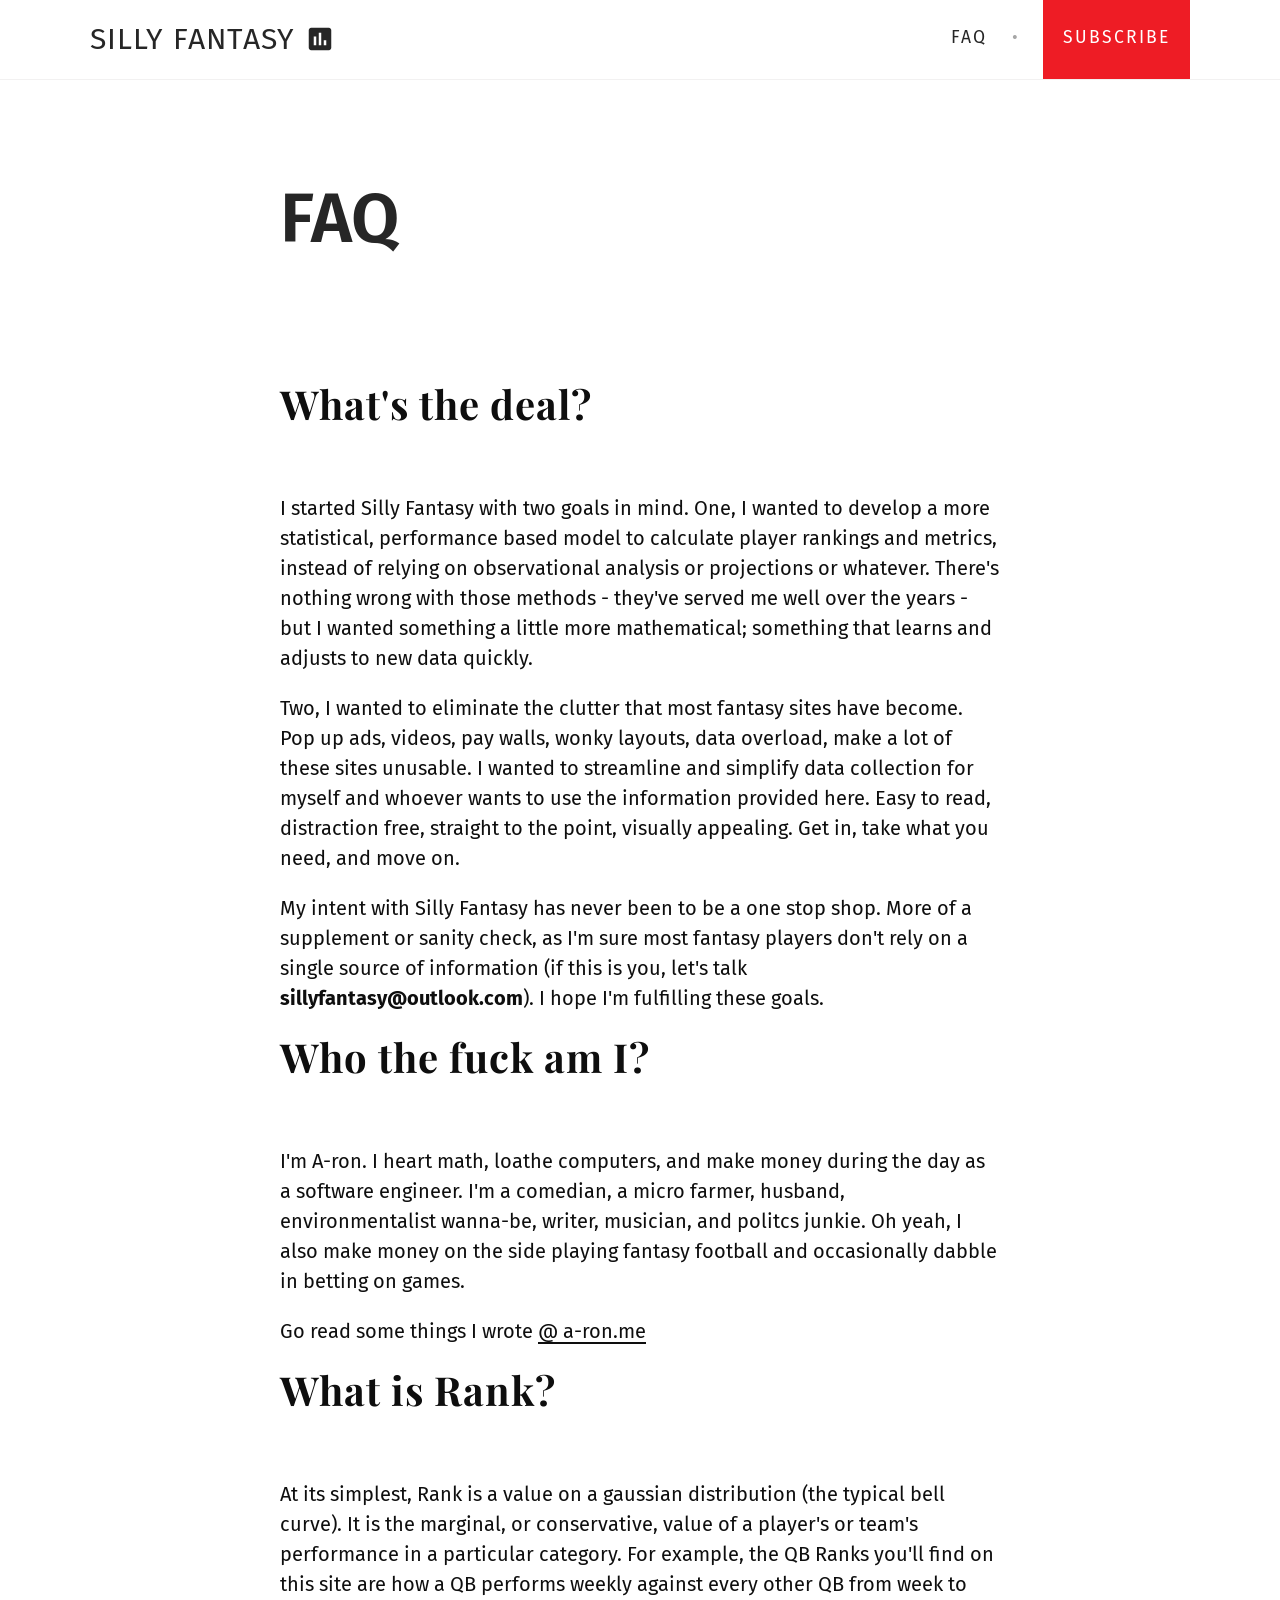
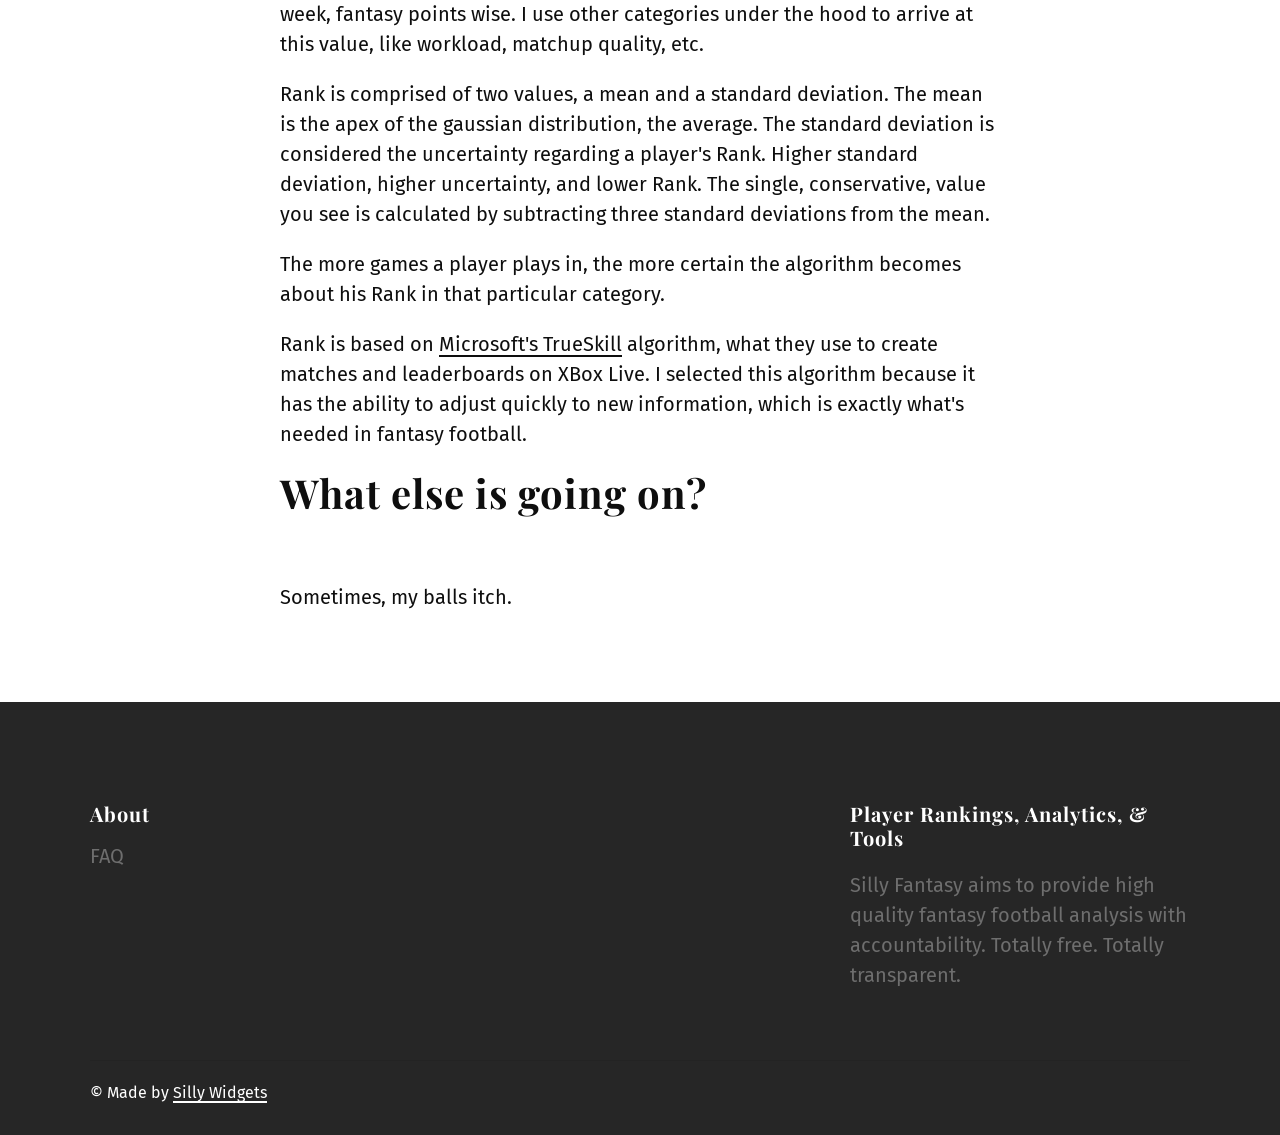
==== wwwroot/faq.html @ 795a1254 "i3: qb ranks;" ====
<!DOCTYPE html>
<html><head><meta charset="utf-8"><meta name="viewport" content="width=device-width, initial-scale=1,shrink-to-fit=no"><link rel="stylesheet" href="https://fonts.googleapis.com/css?family=Playfair+Display:400,700%7CFira+Sans:300,400,400i,600"><link rel="stylesheet" href="https://fonts.googleapis.com/icon?family=Material+Icons"><link rel="stylesheet" href="css/theme.min.css"><title>FAQ</title></head><body><header class="site-header fixed-top bg-white border-bottom border-light"><a href="#content" class="sr-only sr-only-focusable">Skip to content</a><div class="container"><nav class="navbar main-nav navbar-expand-lg navbar-light" aria-label="Main navigation"><a href="index.html" class="navbar-brand d-inline-flex text-uppercase">Silly Fantasy<i class="material-icons ml-2" aria-hidden="true">insert_chart_outlined</i></a><button class="navbar-toggler" type="button" data-toggle="collapse" data-target="#navbarContent" aria-controls="navbarContent" aria-expanded="false" aria-label="Toggle navigation"><span class="navbar-toggler-icon"></span></button><div class="collapse navbar-collapse text-uppercase" id="navbarContent"><ul class="navbar-nav ml-auto"><li class="nav-item"><a href="faq.html" class="nav-link">FAQ</a></li><li class="nav-item"><a href="http://eepurl.com/gxpHez" id="mc-embedded-subscribe" target="_blank" class="nav-link bg-danger text-white px-3">Subscribe</a></li></ul></div></nav></div></header><main id="content"><div class="container py-6 bg-white text-dark"><div class="row justify-content-center"><div class="col-lg-8"><h1 class="display-4 mb-4">FAQ</h1><p class="lead text-muted"></p></div></div></div><div class="bg-white text-black"><div class="container py-2"><div class="bg-white mt-n6 px-3 px-lg-0"><div class="row justify-content-center py-4 py-lg-5"><div class="col-md-10 col-lg-8"><p><h2>What's the deal?</h2><br></p><p>I started Silly Fantasy with two goals in mind. One, I wanted to develop a more statistical, performance based model to calculate player rankings and metrics, instead of relying on observational analysis or projections or whatever. There's nothing wrong with those methods - they've served me well over the years - but I wanted something a little more mathematical; something that learns and adjusts to new data quickly.<br></p><p>Two, I wanted to eliminate the clutter that most fantasy sites have become. Pop up ads, videos, pay walls, wonky layouts, data overload, make a lot of these sites unusable. I wanted to streamline and simplify data collection for myself and whoever wants to use the information provided here. Easy to read, distraction free, straight to the point, visually appealing. Get in, take what you need, and move on.<br></p><p>My intent with Silly Fantasy has never been to be a one stop shop. More of a supplement or sanity check, as I'm sure most fantasy players don't rely on a single source of information (if this is you, let's talk <strong>sillyfantasy@outlook.com</strong>). I hope I'm fulfilling these goals.<br></p><p><h2>Who the fuck am I?</h2><br></p><p>I'm A-ron. I heart math, loathe computers, and make money during the day as a software engineer. I'm a comedian, a micro farmer, husband, environmentalist wanna-be, writer, musician, and politcs junkie. Oh yeah, I also make money on the side playing fantasy football and occasionally dabble in betting on games.<br></p><p>Go read some things I wrote <a href="https://a-ron.me" target="_blank">@ a-ron.me</a><br></p><p><h2>What is Rank?</h2><br></p><p>At its simplest, Rank is a value on a gaussian distribution (the typical bell curve). It is the marginal, or conservative, value of a player's or team's performance in a particular category. For example, the QB Ranks you'll find on this site are how a QB performs weekly against every other QB from week to week, fantasy points wise. I use other categories under the hood to arrive at this value, like workload, matchup quality, etc.<br></p><p>Rank is comprised of two values, a mean and a standard deviation. The mean is the apex of the gaussian distribution, the average. The standard deviation is considered the uncertainty regarding a player's Rank. Higher standard deviation, higher uncertainty, and lower Rank. The single, conservative, value you see is calculated by subtracting three standard deviations from the mean.<br></p><p>The more games a player plays in, the more certain the algorithm becomes about his Rank in that particular category.<br></p><p>Rank is based on <a href="https://www.microsoft.com/en-us/research/project/trueskill-ranking-system/" target="_blank">Microsoft's TrueSkill</a> algorithm, what they use to create matches and leaderboards on XBox Live. I selected this algorithm because it has the ability to adjust quickly to new information, which is exactly what's needed in fantasy football.<br></p><p><h2>What else is going on?</h2><br></p><p>Sometimes, my balls itch.<br></p></div></div></div></div></div></main><footer class="bg-dark"><div class="container pt-6 pb-2"><div class="row justify-content-md-between"><div class="col-4 col-md-2 mb-4"><h4 class="h6">About</h4><ul class="nav flex-column"><li class="mb-1"><a href="faq.html" class="text-muted">FAQ</a></li></ul></div><div class="col-4 col-md-2 mb-4"></div><div class="col-4 col-md-2 mb-4"></div><div class="col-sm-12 col-md-4 mb-4"><h3 class="h6 mb-3">Player Rankings, Analytics, & Tools</h3><p class="text-muted">Silly Fantasy aims to provide high quality fantasy football analysis with accountability. Totally free. Totally transparent.</p></div></div><hr></hr><p class="small">© Made by <a href="http://sillywidgets.com" target="_blank">Silly Widgets</a></p></div></footer><script src="js/theme.min.js"></script></body></html>
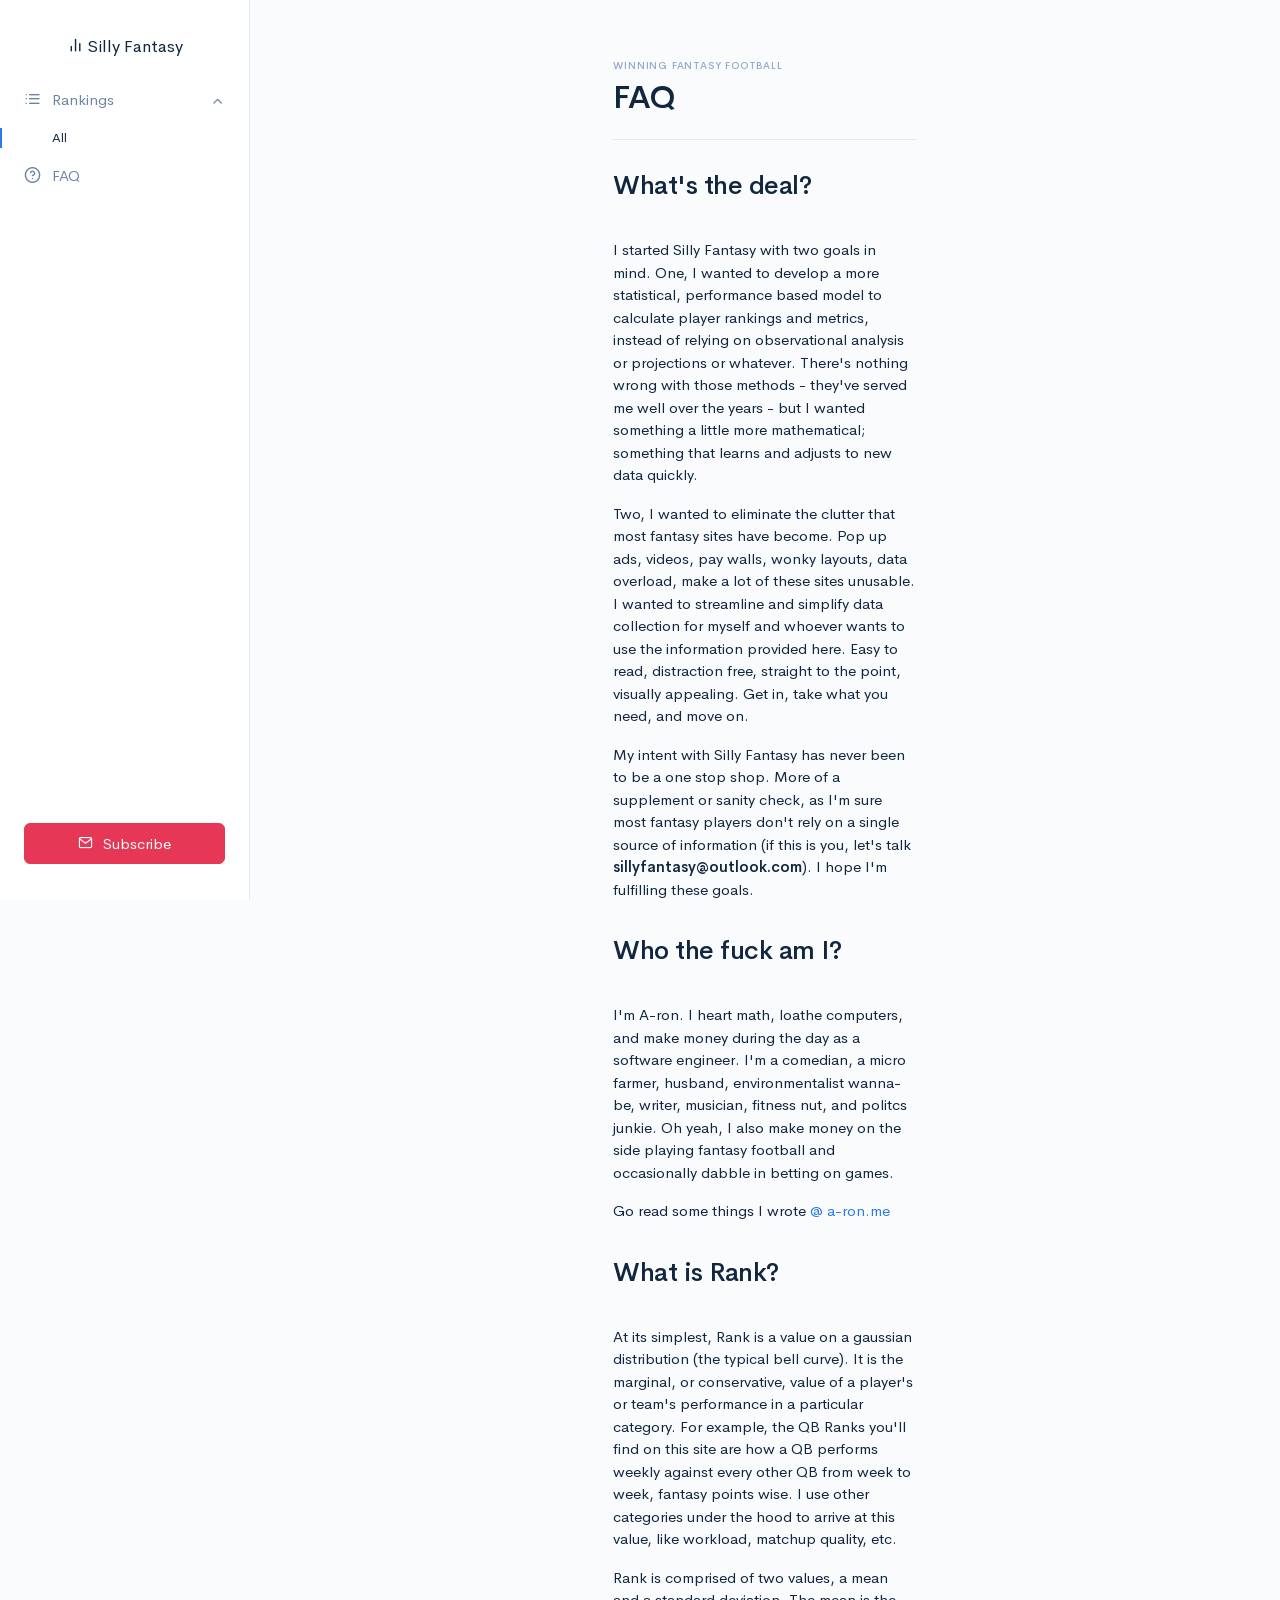
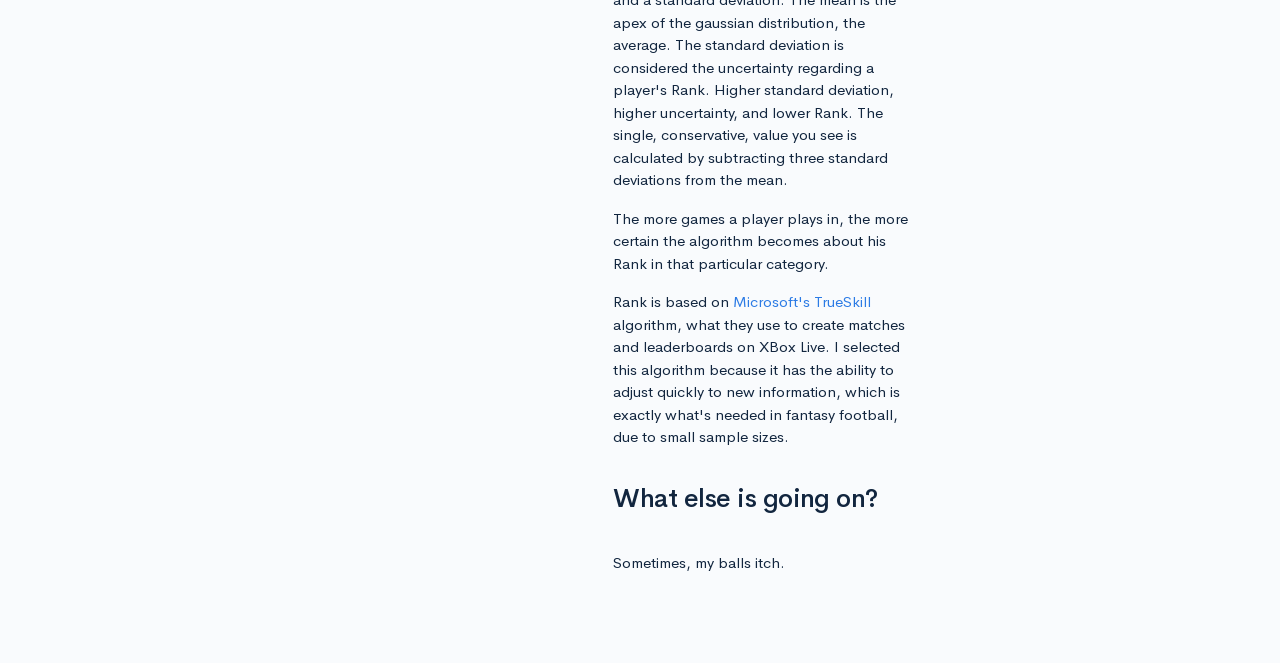
==== commit ec86b7c5: "i5: upgrade ui; publish all ranks;" ====
--- a/wwwroot/faq.html
+++ b/wwwroot/faq.html
@@ -1,2 +1,7 @@
 <!DOCTYPE html>
-<html><head><meta charset="utf-8"><meta name="viewport" content="width=device-width, initial-scale=1,shrink-to-fit=no"><link rel="stylesheet" href="https://fonts.googleapis.com/css?family=Playfair+Display:400,700%7CFira+Sans:300,400,400i,600"><link rel="stylesheet" href="https://fonts.googleapis.com/icon?family=Material+Icons"><link rel="stylesheet" href="css/theme.min.css"><title>FAQ</title></head><body><header class="site-header fixed-top bg-white border-bottom border-light"><a href="#content" class="sr-only sr-only-focusable">Skip to content</a><div class="container"><nav class="navbar main-nav navbar-expand-lg navbar-light" aria-label="Main navigation"><a href="index.html" class="navbar-brand d-inline-flex text-uppercase">Silly Fantasy<i class="material-icons ml-2" aria-hidden="true">insert_chart_outlined</i></a><button class="navbar-toggler" type="button" data-toggle="collapse" data-target="#navbarContent" aria-controls="navbarContent" aria-expanded="false" aria-label="Toggle navigation"><span class="navbar-toggler-icon"></span></button><div class="collapse navbar-collapse text-uppercase" id="navbarContent"><ul class="navbar-nav ml-auto"><li class="nav-item"><a href="faq.html" class="nav-link">FAQ</a></li><li class="nav-item"><a href="http://eepurl.com/gxpHez" id="mc-embedded-subscribe" target="_blank" class="nav-link bg-danger text-white px-3">Subscribe</a></li></ul></div></nav></div></header><main id="content"><div class="container py-6 bg-white text-dark"><div class="row justify-content-center"><div class="col-lg-8"><h1 class="display-4 mb-4">FAQ</h1><p class="lead text-muted"></p></div></div></div><div class="bg-white text-black"><div class="container py-2"><div class="bg-white mt-n6 px-3 px-lg-0"><div class="row justify-content-center py-4 py-lg-5"><div class="col-md-10 col-lg-8"><p><h2>What's the deal?</h2><br></p><p>I started Silly Fantasy with two goals in mind. One, I wanted to develop a more statistical, performance based model to calculate player rankings and metrics, instead of relying on observational analysis or projections or whatever. There's nothing wrong with those methods - they've served me well over the years - but I wanted something a little more mathematical; something that learns and adjusts to new data quickly.<br></p><p>Two, I wanted to eliminate the clutter that most fantasy sites have become. Pop up ads, videos, pay walls, wonky layouts, data overload, make a lot of these sites unusable. I wanted to streamline and simplify data collection for myself and whoever wants to use the information provided here. Easy to read, distraction free, straight to the point, visually appealing. Get in, take what you need, and move on.<br></p><p>My intent with Silly Fantasy has never been to be a one stop shop. More of a supplement or sanity check, as I'm sure most fantasy players don't rely on a single source of information (if this is you, let's talk <strong>sillyfantasy@outlook.com</strong>). I hope I'm fulfilling these goals.<br></p><p><h2>Who the fuck am I?</h2><br></p><p>I'm A-ron. I heart math, loathe computers, and make money during the day as a software engineer. I'm a comedian, a micro farmer, husband, environmentalist wanna-be, writer, musician, and politcs junkie. Oh yeah, I also make money on the side playing fantasy football and occasionally dabble in betting on games.<br></p><p>Go read some things I wrote <a href="https://a-ron.me" target="_blank">@ a-ron.me</a><br></p><p><h2>What is Rank?</h2><br></p><p>At its simplest, Rank is a value on a gaussian distribution (the typical bell curve). It is the marginal, or conservative, value of a player's or team's performance in a particular category. For example, the QB Ranks you'll find on this site are how a QB performs weekly against every other QB from week to week, fantasy points wise. I use other categories under the hood to arrive at this value, like workload, matchup quality, etc.<br></p><p>Rank is comprised of two values, a mean and a standard deviation. The mean is the apex of the gaussian distribution, the average. The standard deviation is considered the uncertainty regarding a player's Rank. Higher standard deviation, higher uncertainty, and lower Rank. The single, conservative, value you see is calculated by subtracting three standard deviations from the mean.<br></p><p>The more games a player plays in, the more certain the algorithm becomes about his Rank in that particular category.<br></p><p>Rank is based on <a href="https://www.microsoft.com/en-us/research/project/trueskill-ranking-system/" target="_blank">Microsoft's TrueSkill</a> algorithm, what they use to create matches and leaderboards on XBox Live. I selected this algorithm because it has the ability to adjust quickly to new information, which is exactly what's needed in fantasy football.<br></p><p><h2>What else is going on?</h2><br></p><p>Sometimes, my balls itch.<br></p></div></div></div></div></div></main><footer class="bg-dark"><div class="container pt-6 pb-2"><div class="row justify-content-md-between"><div class="col-4 col-md-2 mb-4"><h4 class="h6">About</h4><ul class="nav flex-column"><li class="mb-1"><a href="faq.html" class="text-muted">FAQ</a></li></ul></div><div class="col-4 col-md-2 mb-4"></div><div class="col-4 col-md-2 mb-4"></div><div class="col-sm-12 col-md-4 mb-4"><h3 class="h6 mb-3">Player Rankings, Analytics, & Tools</h3><p class="text-muted">Silly Fantasy aims to provide high quality fantasy football analysis with accountability. Totally free. Totally transparent.</p></div></div><hr></hr><p class="small">© Made by <a href="http://sillywidgets.com" target="_blank">Silly Widgets</a></p></div></footer><script src="js/theme.min.js"></script></body></html>+<html><head><meta charset="utf-8"><meta name="viewport" content="width=device-width, initial-scale=1, shrink-to-fit=no"><meta name="description" content="Win at fantasy football. Fantasy football rankings, analysis, and tools. A unique ranking system based on machine learning and advanced statistics."><link rel="stylesheet" href="./fonts/feather/feather.min.css"><link rel="stylesheet" href="./libs/flatpickr/dist/flatpickr.min.css"><link rel="stylesheet" href="./libs/quill/dist/quill.core.css"><link rel="stylesheet" href="./libs/select2/dist/css/select2.min.css"><link rel="stylesheet" href="./libs/highlight.js/styles/vs2015.css"><link rel="stylesheet" href="https://fonts.googleapis.com/icon?family=Material+Icons"><link rel="stylesheet" href="./css/theme.min.css" id="stylesheetLight"><link rel="stylesheet" href="./css/theme-dark.min.css" id="stylesheetDark"><style>body { display: none; }</style><title>FAQ - Silly Fantasy</title></head><body style="display: block;"><nav class="navbar navbar-vertical fixed-left navbar-expand-md navbar-light" id="sidebar"><div class="container-fluid"><button class="navbar-toggler" type="button" data-toggle="collapse" data-target="#sidebarCollapse" aria-controls="sidebarCollapse" aria-expanded="false" aria-label="Toggle navigation"><span class="navbar-toggler-icon"></span></button><a class="navbar-brand" href="index.html"><span class="fe fe-bar-chart-2 mr-1"></span>Silly Fantasy</a><div class="collapse navbar-collapse" id="sidebarCollapse"><ul class="navbar-nav"><li class="nav-item"><a class="nav-link" href="#sidebarRankings" data-toggle="collapse" role="button" aria-expanded="true" aria-controls="sidebarRankings"><i class="fe fe-list"></i> Rankings
+                        </a><div class="collapse show" id="sidebarDashboards"><ul class="nav nav-sm flex-column"><li class="nav-item"><a href="index.html" class="nav-link active">
+                                        All
+                                    </a></li></ul></div></li><li class="nav-item"><a class="nav-link" href="faq.html"><i class="fe fe-help-circle"></i> FAQ
+                    </a></li></ul><div class="mt-auto"></div><a href="http://eepurl.com/gxpHez" id="mc-embedded-subscribe" class="btn btn-block btn-danger mb-4" target="_blank"><i class="fe fe-mail mr-2"></i> Subscribe
+                </a></div></div></nav><div class="main-content pb-6"><div class="container-fluid"><div class="row justify-content-center"><div class="col-12 col-lg-6 col-xl-4"><div class="header mt-md-5"><div class="header-body"><h6 class="header-pretitle">Winning Fantasy Football</h6><h1 class="header-title display-4">FAQ</h1></div></div><p><h1 class="header-title">What's the deal?</h1><br></p><p>I started Silly Fantasy with two goals in mind. One, I wanted to develop a more statistical, performance based model to calculate player rankings and metrics, instead of relying on observational analysis or projections or whatever. There's nothing wrong with those methods - they've served me well over the years - but I wanted something a little more mathematical; something that learns and adjusts to new data quickly.<br></p><p>Two, I wanted to eliminate the clutter that most fantasy sites have become. Pop up ads, videos, pay walls, wonky layouts, data overload, make a lot of these sites unusable. I wanted to streamline and simplify data collection for myself and whoever wants to use the information provided here. Easy to read, distraction free, straight to the point, visually appealing. Get in, take what you need, and move on.<br></p><p>My intent with Silly Fantasy has never been to be a one stop shop. More of a supplement or sanity check, as I'm sure most fantasy players don't rely on a single source of information (if this is you, let's talk <strong>sillyfantasy@outlook.com</strong>). I hope I'm fulfilling these goals.<br></p><p><h1 class="header-title mt-5">Who the fuck am I?</h1><br></p><p>I'm A-ron. I heart math, loathe computers, and make money during the day as a software engineer. I'm a comedian, a micro farmer, husband, environmentalist wanna-be, writer, musician, fitness nut, and politcs junkie. Oh yeah, I also make money on the side playing fantasy football and occasionally dabble in betting on games.<br></p><p>Go read some things I wrote <a href="https://a-ron.me" target="_blank">@ a-ron.me</a><br></p><p><h1 class="header-title mt-5">What is Rank?</h1><br></p><p>At its simplest, Rank is a value on a gaussian distribution (the typical bell curve). It is the marginal, or conservative, value of a player's or team's performance in a particular category. For example, the QB Ranks you'll find on this site are how a QB performs weekly against every other QB from week to week, fantasy points wise. I use other categories under the hood to arrive at this value, like workload, matchup quality, etc.<br></p><p>Rank is comprised of two values, a mean and a standard deviation. The mean is the apex of the gaussian distribution, the average. The standard deviation is considered the uncertainty regarding a player's Rank. Higher standard deviation, higher uncertainty, and lower Rank. The single, conservative, value you see is calculated by subtracting three standard deviations from the mean.<br></p><p>The more games a player plays in, the more certain the algorithm becomes about his Rank in that particular category.<br></p><p>Rank is based on <a href="https://www.microsoft.com/en-us/research/project/trueskill-ranking-system/" target="_blank">Microsoft's TrueSkill</a> algorithm, what they use to create matches and leaderboards on XBox Live. I selected this algorithm because it has the ability to adjust quickly to new information, which is exactly what's needed in fantasy football, due to small sample sizes.<br></p><p><h1 class="header-title mt-5">What else is going on?</h1><br></p><p>Sometimes, my balls itch.<br></p></div></div></div></div><script src="./libs/jquery/dist/jquery.min.js"></script><script src="./libs/bootstrap/dist/js/bootstrap.bundle.min.js"></script><script src="./libs/@shopify/draggable/lib/es5/draggable.bundle.legacy.js"></script><script src="./libs/autosize/dist/autosize.min.js"></script><script src="./libs/chart.js/dist/Chart.min.js"></script><script src="./libs/dropzone/dist/min/dropzone.min.js"></script><script src="./libs/flatpickr/dist/flatpickr.min.js"></script><script src="./libs/highlightjs/highlight.pack.min.js"></script><script src="./libs/jquery-mask-plugin/dist/jquery.mask.min.js"></script><script src="./libs/list.js/dist/list.min.js"></script><script src="./libs/quill/dist/quill.min.js"></script><script src="./libs/select2/dist/js/select2.min.js"></script><script src="./libs/chart.js/Chart.extension.min.js"></script><script src="./js/theme.min.js"></script></body></html>
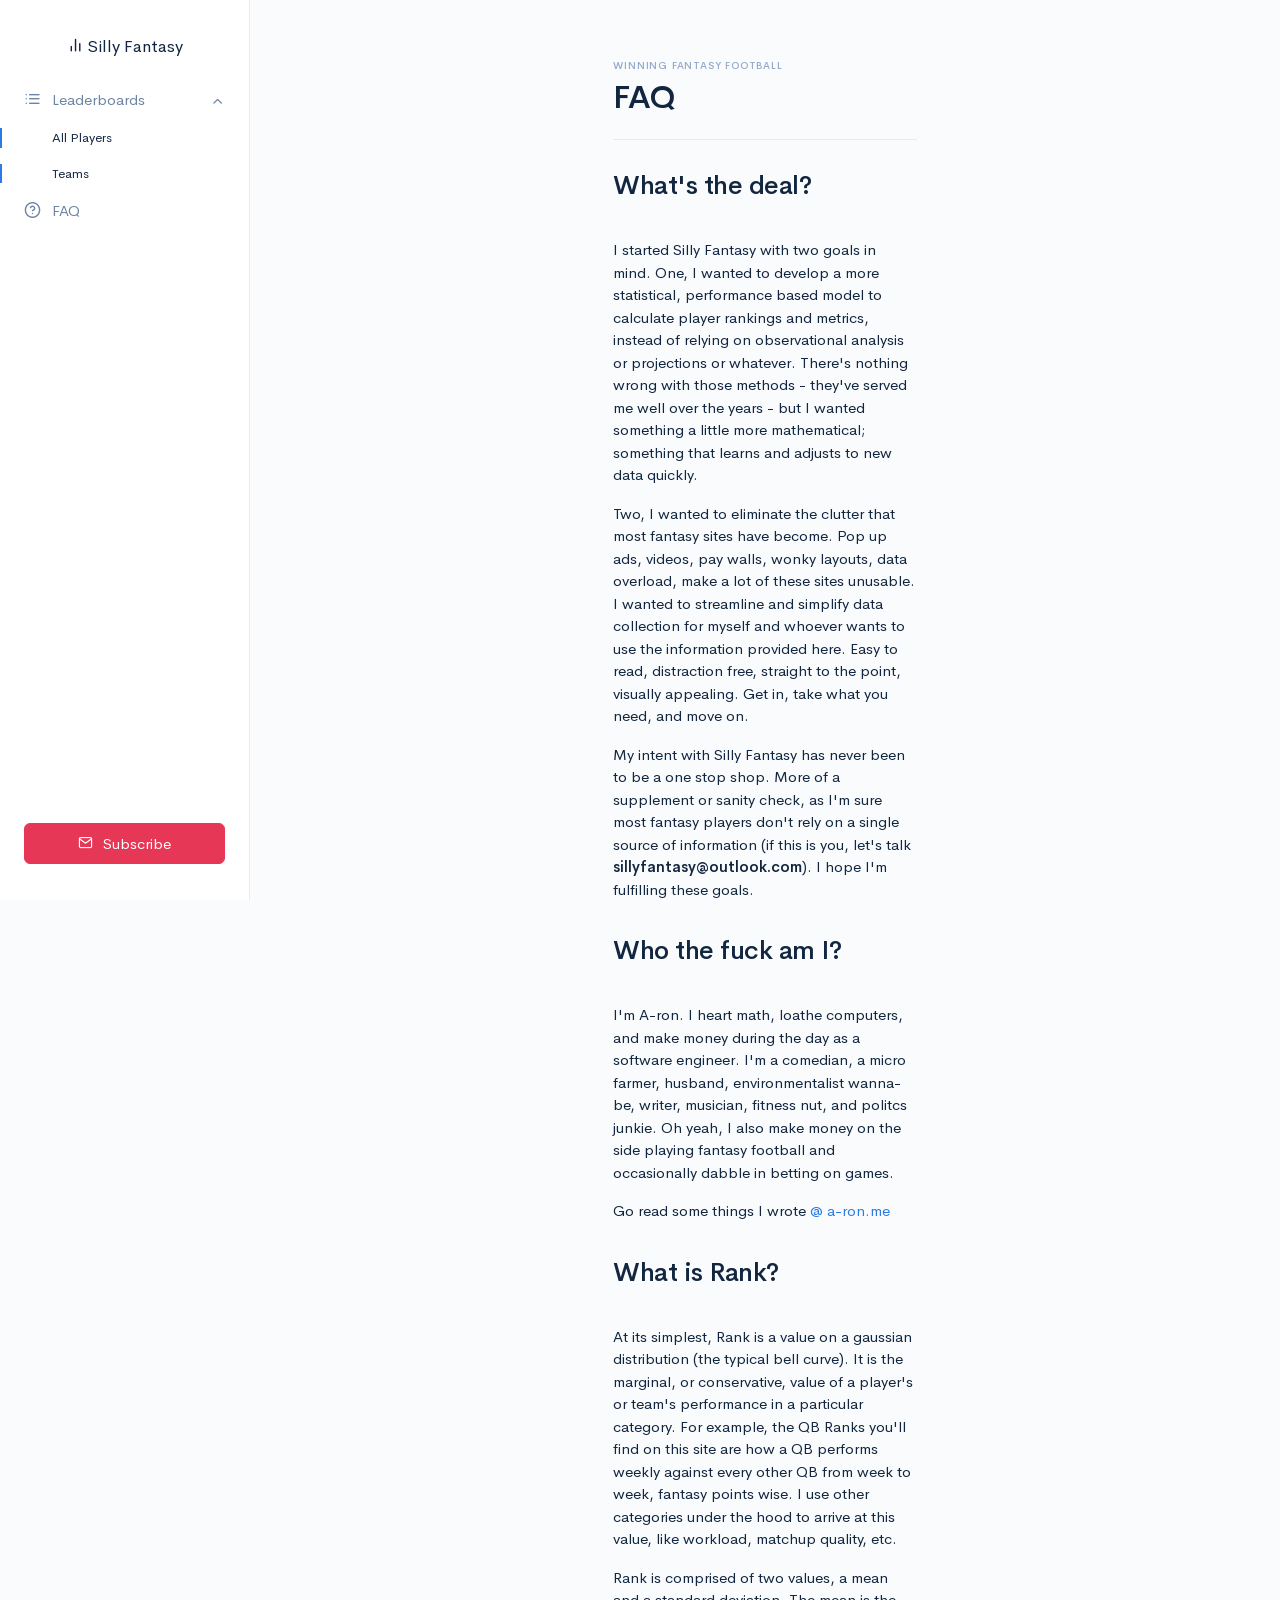
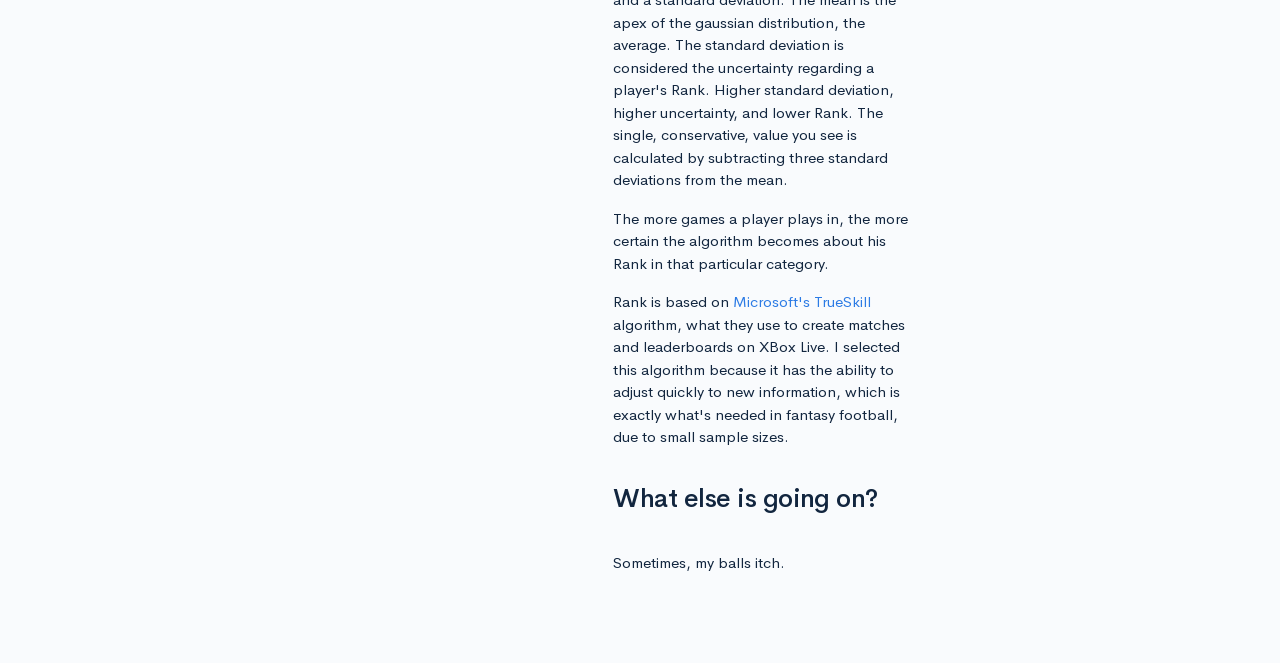
==== commit 05071e24: "i6: rank update;" ====
--- a/wwwroot/faq.html
+++ b/wwwroot/faq.html
@@ -1,7 +1,9 @@
 <!DOCTYPE html>
-<html><head><meta charset="utf-8"><meta name="viewport" content="width=device-width, initial-scale=1, shrink-to-fit=no"><meta name="description" content="Win at fantasy football. Fantasy football rankings, analysis, and tools. A unique ranking system based on machine learning and advanced statistics."><link rel="stylesheet" href="./fonts/feather/feather.min.css"><link rel="stylesheet" href="./libs/flatpickr/dist/flatpickr.min.css"><link rel="stylesheet" href="./libs/quill/dist/quill.core.css"><link rel="stylesheet" href="./libs/select2/dist/css/select2.min.css"><link rel="stylesheet" href="./libs/highlight.js/styles/vs2015.css"><link rel="stylesheet" href="https://fonts.googleapis.com/icon?family=Material+Icons"><link rel="stylesheet" href="./css/theme.min.css" id="stylesheetLight"><link rel="stylesheet" href="./css/theme-dark.min.css" id="stylesheetDark"><style>body { display: none; }</style><title>FAQ - Silly Fantasy</title></head><body style="display: block;"><nav class="navbar navbar-vertical fixed-left navbar-expand-md navbar-light" id="sidebar"><div class="container-fluid"><button class="navbar-toggler" type="button" data-toggle="collapse" data-target="#sidebarCollapse" aria-controls="sidebarCollapse" aria-expanded="false" aria-label="Toggle navigation"><span class="navbar-toggler-icon"></span></button><a class="navbar-brand" href="index.html"><span class="fe fe-bar-chart-2 mr-1"></span>Silly Fantasy</a><div class="collapse navbar-collapse" id="sidebarCollapse"><ul class="navbar-nav"><li class="nav-item"><a class="nav-link" href="#sidebarRankings" data-toggle="collapse" role="button" aria-expanded="true" aria-controls="sidebarRankings"><i class="fe fe-list"></i> Rankings
+<html><head><meta charset="utf-8"><meta name="viewport" content="width=device-width, initial-scale=1, shrink-to-fit=no"><meta name="description" content="Win at fantasy football. Fantasy football rankings, analysis, and tools. A unique ranking system based on machine learning and advanced statistics."><link rel="stylesheet" href="./fonts/feather/feather.min.css"><link rel="stylesheet" href="./libs/flatpickr/dist/flatpickr.min.css"><link rel="stylesheet" href="./libs/quill/dist/quill.core.css"><link rel="stylesheet" href="./libs/select2/dist/css/select2.min.css"><link rel="stylesheet" href="./libs/highlight.js/styles/vs2015.css"><link rel="stylesheet" href="https://fonts.googleapis.com/icon?family=Material+Icons"><link rel="stylesheet" href="./css/theme.min.css" id="stylesheetLight"><link rel="stylesheet" href="./css/theme-dark.min.css" id="stylesheetDark"><style>body { display: none; }</style><title>FAQ - Silly Fantasy</title></head><body style="display: block;"><nav class="navbar navbar-vertical fixed-left navbar-expand-md navbar-light" id="sidebar"><div class="container-fluid"><button class="navbar-toggler" type="button" data-toggle="collapse" data-target="#sidebarCollapse" aria-controls="sidebarCollapse" aria-expanded="false" aria-label="Toggle navigation"><span class="navbar-toggler-icon"></span></button><a class="navbar-brand" href="index.html"><span class="fe fe-bar-chart-2 mr-1"></span>Silly Fantasy</a><div class="collapse navbar-collapse" id="sidebarCollapse"><ul class="navbar-nav"><li class="nav-item"><a class="nav-link" href="#sidebarRankings" data-toggle="collapse" role="button" aria-expanded="true" aria-controls="sidebarRankings"><i class="fe fe-list"></i> Leaderboards
                         </a><div class="collapse show" id="sidebarDashboards"><ul class="nav nav-sm flex-column"><li class="nav-item"><a href="index.html" class="nav-link active">
-                                        All
+                                        All Players
+                                    </a></li><li class="nav-item"><a href="teams.html" class="nav-link active">
+                                        Teams
                                     </a></li></ul></div></li><li class="nav-item"><a class="nav-link" href="faq.html"><i class="fe fe-help-circle"></i> FAQ
                     </a></li></ul><div class="mt-auto"></div><a href="http://eepurl.com/gxpHez" id="mc-embedded-subscribe" class="btn btn-block btn-danger mb-4" target="_blank"><i class="fe fe-mail mr-2"></i> Subscribe
                 </a></div></div></nav><div class="main-content pb-6"><div class="container-fluid"><div class="row justify-content-center"><div class="col-12 col-lg-6 col-xl-4"><div class="header mt-md-5"><div class="header-body"><h6 class="header-pretitle">Winning Fantasy Football</h6><h1 class="header-title display-4">FAQ</h1></div></div><p><h1 class="header-title">What's the deal?</h1><br></p><p>I started Silly Fantasy with two goals in mind. One, I wanted to develop a more statistical, performance based model to calculate player rankings and metrics, instead of relying on observational analysis or projections or whatever. There's nothing wrong with those methods - they've served me well over the years - but I wanted something a little more mathematical; something that learns and adjusts to new data quickly.<br></p><p>Two, I wanted to eliminate the clutter that most fantasy sites have become. Pop up ads, videos, pay walls, wonky layouts, data overload, make a lot of these sites unusable. I wanted to streamline and simplify data collection for myself and whoever wants to use the information provided here. Easy to read, distraction free, straight to the point, visually appealing. Get in, take what you need, and move on.<br></p><p>My intent with Silly Fantasy has never been to be a one stop shop. More of a supplement or sanity check, as I'm sure most fantasy players don't rely on a single source of information (if this is you, let's talk <strong>sillyfantasy@outlook.com</strong>). I hope I'm fulfilling these goals.<br></p><p><h1 class="header-title mt-5">Who the fuck am I?</h1><br></p><p>I'm A-ron. I heart math, loathe computers, and make money during the day as a software engineer. I'm a comedian, a micro farmer, husband, environmentalist wanna-be, writer, musician, fitness nut, and politcs junkie. Oh yeah, I also make money on the side playing fantasy football and occasionally dabble in betting on games.<br></p><p>Go read some things I wrote <a href="https://a-ron.me" target="_blank">@ a-ron.me</a><br></p><p><h1 class="header-title mt-5">What is Rank?</h1><br></p><p>At its simplest, Rank is a value on a gaussian distribution (the typical bell curve). It is the marginal, or conservative, value of a player's or team's performance in a particular category. For example, the QB Ranks you'll find on this site are how a QB performs weekly against every other QB from week to week, fantasy points wise. I use other categories under the hood to arrive at this value, like workload, matchup quality, etc.<br></p><p>Rank is comprised of two values, a mean and a standard deviation. The mean is the apex of the gaussian distribution, the average. The standard deviation is considered the uncertainty regarding a player's Rank. Higher standard deviation, higher uncertainty, and lower Rank. The single, conservative, value you see is calculated by subtracting three standard deviations from the mean.<br></p><p>The more games a player plays in, the more certain the algorithm becomes about his Rank in that particular category.<br></p><p>Rank is based on <a href="https://www.microsoft.com/en-us/research/project/trueskill-ranking-system/" target="_blank">Microsoft's TrueSkill</a> algorithm, what they use to create matches and leaderboards on XBox Live. I selected this algorithm because it has the ability to adjust quickly to new information, which is exactly what's needed in fantasy football, due to small sample sizes.<br></p><p><h1 class="header-title mt-5">What else is going on?</h1><br></p><p>Sometimes, my balls itch.<br></p></div></div></div></div><script src="./libs/jquery/dist/jquery.min.js"></script><script src="./libs/bootstrap/dist/js/bootstrap.bundle.min.js"></script><script src="./libs/@shopify/draggable/lib/es5/draggable.bundle.legacy.js"></script><script src="./libs/autosize/dist/autosize.min.js"></script><script src="./libs/chart.js/dist/Chart.min.js"></script><script src="./libs/dropzone/dist/min/dropzone.min.js"></script><script src="./libs/flatpickr/dist/flatpickr.min.js"></script><script src="./libs/highlightjs/highlight.pack.min.js"></script><script src="./libs/jquery-mask-plugin/dist/jquery.mask.min.js"></script><script src="./libs/list.js/dist/list.min.js"></script><script src="./libs/quill/dist/quill.min.js"></script><script src="./libs/select2/dist/js/select2.min.js"></script><script src="./libs/chart.js/Chart.extension.min.js"></script><script src="./js/theme.min.js"></script></body></html>
--- a/wwwroot/libs/quill/dist/quill.core.css
+++ b/wwwroot/libs/quill/dist/quill.core.css
@@ -0,0 +1,397 @@
+/*!
+ * Quill Editor v1.3.6
+ * https://quilljs.com/
+ * Copyright (c) 2014, Jason Chen
+ * Copyright (c) 2013, salesforce.com
+ */
+.ql-container {
+  box-sizing: border-box;
+  font-family: Helvetica, Arial, sans-serif;
+  font-size: 13px;
+  height: 100%;
+  margin: 0px;
+  position: relative;
+}
+.ql-container.ql-disabled .ql-tooltip {
+  visibility: hidden;
+}
+.ql-container.ql-disabled .ql-editor ul[data-checked] > li::before {
+  pointer-events: none;
+}
+.ql-clipboard {
+  left: -100000px;
+  height: 1px;
+  overflow-y: hidden;
+  position: absolute;
+  top: 50%;
+}
+.ql-clipboard p {
+  margin: 0;
+  padding: 0;
+}
+.ql-editor {
+  box-sizing: border-box;
+  line-height: 1.42;
+  height: 100%;
+  outline: none;
+  overflow-y: auto;
+  padding: 12px 15px;
+  tab-size: 4;
+  -moz-tab-size: 4;
+  text-align: left;
+  white-space: pre-wrap;
+  word-wrap: break-word;
+}
+.ql-editor > * {
+  cursor: text;
+}
+.ql-editor p,
+.ql-editor ol,
+.ql-editor ul,
+.ql-editor pre,
+.ql-editor blockquote,
+.ql-editor h1,
+.ql-editor h2,
+.ql-editor h3,
+.ql-editor h4,
+.ql-editor h5,
+.ql-editor h6 {
+  margin: 0;
+  padding: 0;
+  counter-reset: list-1 list-2 list-3 list-4 list-5 list-6 list-7 list-8 list-9;
+}
+.ql-editor ol,
+.ql-editor ul {
+  padding-left: 1.5em;
+}
+.ql-editor ol > li,
+.ql-editor ul > li {
+  list-style-type: none;
+}
+.ql-editor ul > li::before {
+  content: '\2022';
+}
+.ql-editor ul[data-checked=true],
+.ql-editor ul[data-checked=false] {
+  pointer-events: none;
+}
+.ql-editor ul[data-checked=true] > li *,
+.ql-editor ul[data-checked=false] > li * {
+  pointer-events: all;
+}
+.ql-editor ul[data-checked=true] > li::before,
+.ql-editor ul[data-checked=false] > li::before {
+  color: #777;
+  cursor: pointer;
+  pointer-events: all;
+}
+.ql-editor ul[data-checked=true] > li::before {
+  content: '\2611';
+}
+.ql-editor ul[data-checked=false] > li::before {
+  content: '\2610';
+}
+.ql-editor li::before {
+  display: inline-block;
+  white-space: nowrap;
+  width: 1.2em;
+}
+.ql-editor li:not(.ql-direction-rtl)::before {
+  margin-left: -1.5em;
+  margin-right: 0.3em;
+  text-align: right;
+}
+.ql-editor li.ql-direction-rtl::before {
+  margin-left: 0.3em;
+  margin-right: -1.5em;
+}
+.ql-editor ol li:not(.ql-direction-rtl),
+.ql-editor ul li:not(.ql-direction-rtl) {
+  padding-left: 1.5em;
+}
+.ql-editor ol li.ql-direction-rtl,
+.ql-editor ul li.ql-direction-rtl {
+  padding-right: 1.5em;
+}
+.ql-editor ol li {
+  counter-reset: list-1 list-2 list-3 list-4 list-5 list-6 list-7 list-8 list-9;
+  counter-increment: list-0;
+}
+.ql-editor ol li:before {
+  content: counter(list-0, decimal) '. ';
+}
+.ql-editor ol li.ql-indent-1 {
+  counter-increment: list-1;
+}
+.ql-editor ol li.ql-indent-1:before {
+  content: counter(list-1, lower-alpha) '. ';
+}
+.ql-editor ol li.ql-indent-1 {
+  counter-reset: list-2 list-3 list-4 list-5 list-6 list-7 list-8 list-9;
+}
+.ql-editor ol li.ql-indent-2 {
+  counter-increment: list-2;
+}
+.ql-editor ol li.ql-indent-2:before {
+  content: counter(list-2, lower-roman) '. ';
+}
+.ql-editor ol li.ql-indent-2 {
+  counter-reset: list-3 list-4 list-5 list-6 list-7 list-8 list-9;
+}
+.ql-editor ol li.ql-indent-3 {
+  counter-increment: list-3;
+}
+.ql-editor ol li.ql-indent-3:before {
+  content: counter(list-3, decimal) '. ';
+}
+.ql-editor ol li.ql-indent-3 {
+  counter-reset: list-4 list-5 list-6 list-7 list-8 list-9;
+}
+.ql-editor ol li.ql-indent-4 {
+  counter-increment: list-4;
+}
+.ql-editor ol li.ql-indent-4:before {
+  content: counter(list-4, lower-alpha) '. ';
+}
+.ql-editor ol li.ql-indent-4 {
+  counter-reset: list-5 list-6 list-7 list-8 list-9;
+}
+.ql-editor ol li.ql-indent-5 {
+  counter-increment: list-5;
+}
+.ql-editor ol li.ql-indent-5:before {
+  content: counter(list-5, lower-roman) '. ';
+}
+.ql-editor ol li.ql-indent-5 {
+  counter-reset: list-6 list-7 list-8 list-9;
+}
+.ql-editor ol li.ql-indent-6 {
+  counter-increment: list-6;
+}
+.ql-editor ol li.ql-indent-6:before {
+  content: counter(list-6, decimal) '. ';
+}
+.ql-editor ol li.ql-indent-6 {
+  counter-reset: list-7 list-8 list-9;
+}
+.ql-editor ol li.ql-indent-7 {
+  counter-increment: list-7;
+}
+.ql-editor ol li.ql-indent-7:before {
+  content: counter(list-7, lower-alpha) '. ';
+}
+.ql-editor ol li.ql-indent-7 {
+  counter-reset: list-8 list-9;
+}
+.ql-editor ol li.ql-indent-8 {
+  counter-increment: list-8;
+}
+.ql-editor ol li.ql-indent-8:before {
+  content: counter(list-8, lower-roman) '. ';
+}
+.ql-editor ol li.ql-indent-8 {
+  counter-reset: list-9;
+}
+.ql-editor ol li.ql-indent-9 {
+  counter-increment: list-9;
+}
+.ql-editor ol li.ql-indent-9:before {
+  content: counter(list-9, decimal) '. ';
+}
+.ql-editor .ql-indent-1:not(.ql-direction-rtl) {
+  padding-left: 3em;
+}
+.ql-editor li.ql-indent-1:not(.ql-direction-rtl) {
+  padding-left: 4.5em;
+}
+.ql-editor .ql-indent-1.ql-direction-rtl.ql-align-right {
+  padding-right: 3em;
+}
+.ql-editor li.ql-indent-1.ql-direction-rtl.ql-align-right {
+  padding-right: 4.5em;
+}
+.ql-editor .ql-indent-2:not(.ql-direction-rtl) {
+  padding-left: 6em;
+}
+.ql-editor li.ql-indent-2:not(.ql-direction-rtl) {
+  padding-left: 7.5em;
+}
+.ql-editor .ql-indent-2.ql-direction-rtl.ql-align-right {
+  padding-right: 6em;
+}
+.ql-editor li.ql-indent-2.ql-direction-rtl.ql-align-right {
+  padding-right: 7.5em;
+}
+.ql-editor .ql-indent-3:not(.ql-direction-rtl) {
+  padding-left: 9em;
+}
+.ql-editor li.ql-indent-3:not(.ql-direction-rtl) {
+  padding-left: 10.5em;
+}
+.ql-editor .ql-indent-3.ql-direction-rtl.ql-align-right {
+  padding-right: 9em;
+}
+.ql-editor li.ql-indent-3.ql-direction-rtl.ql-align-right {
+  padding-right: 10.5em;
+}
+.ql-editor .ql-indent-4:not(.ql-direction-rtl) {
+  padding-left: 12em;
+}
+.ql-editor li.ql-indent-4:not(.ql-direction-rtl) {
+  padding-left: 13.5em;
+}
+.ql-editor .ql-indent-4.ql-direction-rtl.ql-align-right {
+  padding-right: 12em;
+}
+.ql-editor li.ql-indent-4.ql-direction-rtl.ql-align-right {
+  padding-right: 13.5em;
+}
+.ql-editor .ql-indent-5:not(.ql-direction-rtl) {
+  padding-left: 15em;
+}
+.ql-editor li.ql-indent-5:not(.ql-direction-rtl) {
+  padding-left: 16.5em;
+}
+.ql-editor .ql-indent-5.ql-direction-rtl.ql-align-right {
+  padding-right: 15em;
+}
+.ql-editor li.ql-indent-5.ql-direction-rtl.ql-align-right {
+  padding-right: 16.5em;
+}
+.ql-editor .ql-indent-6:not(.ql-direction-rtl) {
+  padding-left: 18em;
+}
+.ql-editor li.ql-indent-6:not(.ql-direction-rtl) {
+  padding-left: 19.5em;
+}
+.ql-editor .ql-indent-6.ql-direction-rtl.ql-align-right {
+  padding-right: 18em;
+}
+.ql-editor li.ql-indent-6.ql-direction-rtl.ql-align-right {
+  padding-right: 19.5em;
+}
+.ql-editor .ql-indent-7:not(.ql-direction-rtl) {
+  padding-left: 21em;
+}
+.ql-editor li.ql-indent-7:not(.ql-direction-rtl) {
+  padding-left: 22.5em;
+}
+.ql-editor .ql-indent-7.ql-direction-rtl.ql-align-right {
+  padding-right: 21em;
+}
+.ql-editor li.ql-indent-7.ql-direction-rtl.ql-align-right {
+  padding-right: 22.5em;
+}
+.ql-editor .ql-indent-8:not(.ql-direction-rtl) {
+  padding-left: 24em;
+}
+.ql-editor li.ql-indent-8:not(.ql-direction-rtl) {
+  padding-left: 25.5em;
+}
+.ql-editor .ql-indent-8.ql-direction-rtl.ql-align-right {
+  padding-right: 24em;
+}
+.ql-editor li.ql-indent-8.ql-direction-rtl.ql-align-right {
+  padding-right: 25.5em;
+}
+.ql-editor .ql-indent-9:not(.ql-direction-rtl) {
+  padding-left: 27em;
+}
+.ql-editor li.ql-indent-9:not(.ql-direction-rtl) {
+  padding-left: 28.5em;
+}
+.ql-editor .ql-indent-9.ql-direction-rtl.ql-align-right {
+  padding-right: 27em;
+}
+.ql-editor li.ql-indent-9.ql-direction-rtl.ql-align-right {
+  padding-right: 28.5em;
+}
+.ql-editor .ql-video {
+  display: block;
+  max-width: 100%;
+}
+.ql-editor .ql-video.ql-align-center {
+  margin: 0 auto;
+}
+.ql-editor .ql-video.ql-align-right {
+  margin: 0 0 0 auto;
+}
+.ql-editor .ql-bg-black {
+  background-color: #000;
+}
+.ql-editor .ql-bg-red {
+  background-color: #e60000;
+}
+.ql-editor .ql-bg-orange {
+  background-color: #f90;
+}
+.ql-editor .ql-bg-yellow {
+  background-color: #ff0;
+}
+.ql-editor .ql-bg-green {
+  background-color: #008a00;
+}
+.ql-editor .ql-bg-blue {
+  background-color: #06c;
+}
+.ql-editor .ql-bg-purple {
+  background-color: #93f;
+}
+.ql-editor .ql-color-white {
+  color: #fff;
+}
+.ql-editor .ql-color-red {
+  color: #e60000;
+}
+.ql-editor .ql-color-orange {
+  color: #f90;
+}
+.ql-editor .ql-color-yellow {
+  color: #ff0;
+}
+.ql-editor .ql-color-green {
+  color: #008a00;
+}
+.ql-editor .ql-color-blue {
+  color: #06c;
+}
+.ql-editor .ql-color-purple {
+  color: #93f;
+}
+.ql-editor .ql-font-serif {
+  font-family: Georgia, Times New Roman, serif;
+}
+.ql-editor .ql-font-monospace {
+  font-family: Monaco, Courier New, monospace;
+}
+.ql-editor .ql-size-small {
+  font-size: 0.75em;
+}
+.ql-editor .ql-size-large {
+  font-size: 1.5em;
+}
+.ql-editor .ql-size-huge {
+  font-size: 2.5em;
+}
+.ql-editor .ql-direction-rtl {
+  direction: rtl;
+  text-align: inherit;
+}
+.ql-editor .ql-align-center {
+  text-align: center;
+}
+.ql-editor .ql-align-justify {
+  text-align: justify;
+}
+.ql-editor .ql-align-right {
+  text-align: right;
+}
+.ql-editor.ql-blank::before {
+  color: rgba(0,0,0,0.6);
+  content: attr(data-placeholder);
+  font-style: italic;
+  left: 15px;
+  pointer-events: none;
+  position: absolute;
+  right: 15px;
+}
--- a/wwwroot/libs/highlight.js/styles/vs2015.css
+++ b/wwwroot/libs/highlight.js/styles/vs2015.css
@@ -0,0 +1,115 @@
+/*
+ * Visual Studio 2015 dark style
+ * Author: Nicolas LLOBERA <nllobera@gmail.com>
+ */
+
+.hljs {
+  display: block;
+  overflow-x: auto;
+  padding: 0.5em;
+  background: #1E1E1E;
+  color: #DCDCDC;
+}
+
+.hljs-keyword,
+.hljs-literal,
+.hljs-symbol,
+.hljs-name {
+  color: #569CD6;
+}
+.hljs-link {
+  color: #569CD6;
+  text-decoration: underline;
+}
+
+.hljs-built_in,
+.hljs-type {
+  color: #4EC9B0;
+}
+
+.hljs-number,
+.hljs-class {
+  color: #B8D7A3;
+}
+
+.hljs-string,
+.hljs-meta-string {
+  color: #D69D85;
+}
+
+.hljs-regexp,
+.hljs-template-tag {
+  color: #9A5334;
+}
+
+.hljs-subst,
+.hljs-function,
+.hljs-title,
+.hljs-params,
+.hljs-formula {
+  color: #DCDCDC;
+}
+
+.hljs-comment,
+.hljs-quote {
+  color: #57A64A;
+  font-style: italic;
+}
+
+.hljs-doctag {
+  color: #608B4E;
+}
+
+.hljs-meta,
+.hljs-meta-keyword,
+.hljs-tag {
+  color: #9B9B9B;
+}
+
+.hljs-variable,
+.hljs-template-variable {
+  color: #BD63C5;
+}
+
+.hljs-attr,
+.hljs-attribute,
+.hljs-builtin-name {
+  color: #9CDCFE;
+}
+
+.hljs-section {
+  color: gold;
+}
+
+.hljs-emphasis {
+  font-style: italic;
+}
+
+.hljs-strong {
+  font-weight: bold;
+}
+
+/*.hljs-code {
+  font-family:'Monospace';
+}*/
+
+.hljs-bullet,
+.hljs-selector-tag,
+.hljs-selector-id,
+.hljs-selector-class,
+.hljs-selector-attr,
+.hljs-selector-pseudo {
+  color: #D7BA7D;
+}
+
+.hljs-addition {
+  background-color: #144212;
+  display: inline-block;
+  width: 100%;
+}
+
+.hljs-deletion {
+  background-color: #600;
+  display: inline-block;
+  width: 100%;
+}
